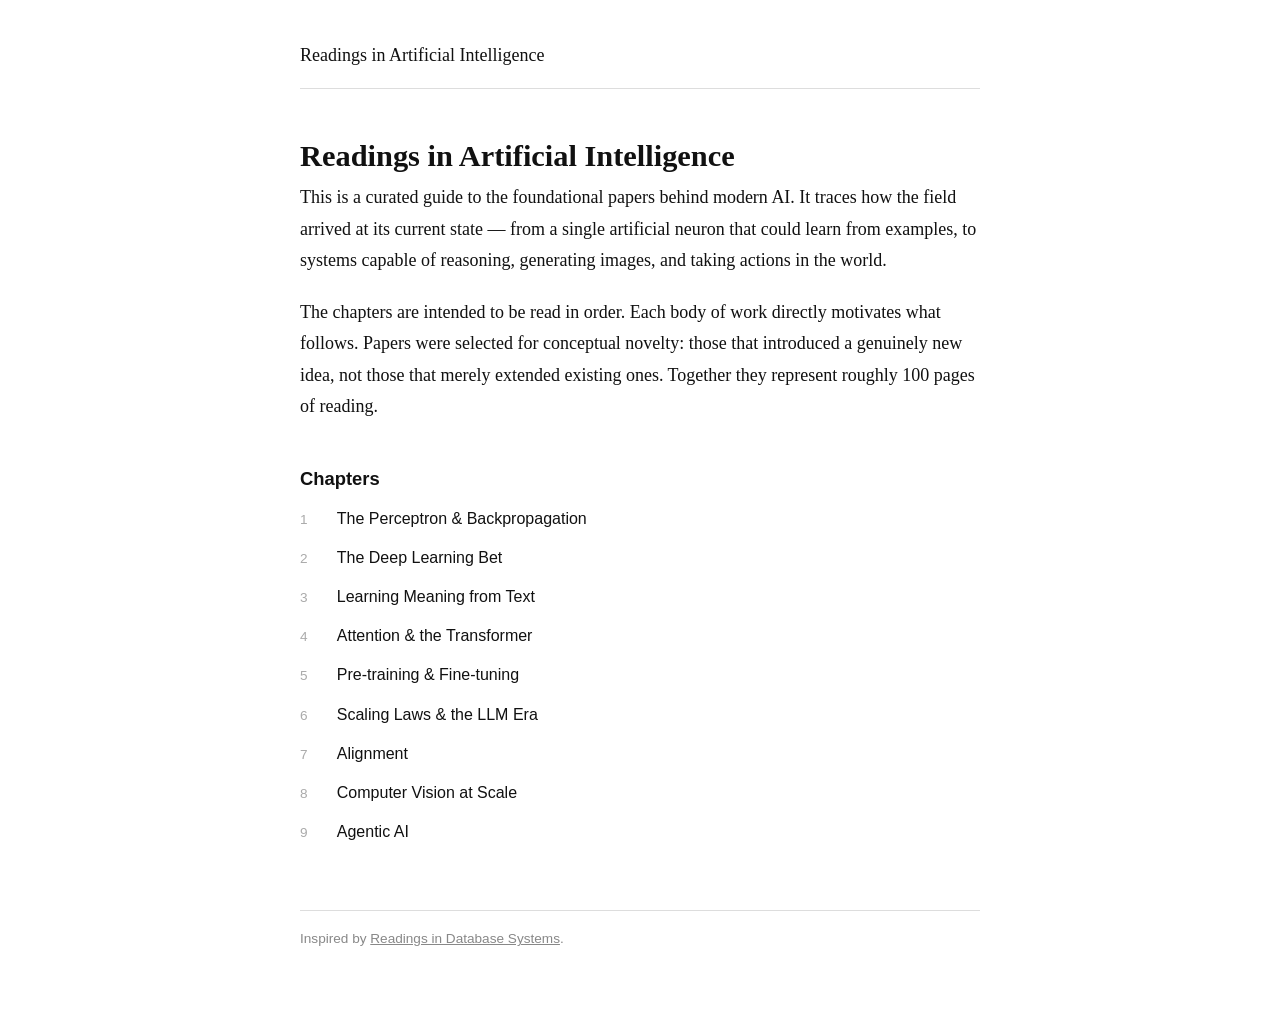
==== index.html @ ef9a3bdb "Add initial site: 9 chapters covering foundational AI papers Plain HTML/CSS, GitHub Pages ready. Cov" ====
<!DOCTYPE html>
<html lang="en">
<head>
    <meta charset="UTF-8">
    <meta name="viewport" content="width=device-width, initial-scale=1.0">
    <meta name="description" content="A curated guide to the foundational papers behind modern AI — neural networks, large language models, computer vision, and agentic systems.">
    <title>Readings in Artificial Intelligence</title>
    <link rel="stylesheet" href="style.css">
</head>
<body>
<div class="container">

    <header>
        <span>Readings in Artificial Intelligence</span>
    </header>

    <h1>Readings in Artificial Intelligence</h1>

    <div class="intro">
        <p>This is a curated guide to the foundational papers behind modern AI. It traces how the field arrived at its current state — from a single artificial neuron that could learn from examples, to systems capable of reasoning, generating images, and taking actions in the world.</p>
        <p>The chapters are intended to be read in order. Each body of work directly motivates what follows. Papers were selected for conceptual novelty: those that introduced a genuinely new idea, not those that merely extended existing ones. Together they represent roughly 100 pages of reading.</p>
    </div>

    <h2>Chapters</h2>
    <ol class="toc">
        <li>
            <span class="toc-number">1</span>
            <a href="chapters/01-perceptron-backprop.html">The Perceptron &amp; Backpropagation</a>
        </li>
        <li>
            <span class="toc-number">2</span>
            <a href="chapters/02-deep-learning.html">The Deep Learning Bet</a>
        </li>
        <li>
            <span class="toc-number">3</span>
            <a href="chapters/03-word-representations.html">Learning Meaning from Text</a>
        </li>
        <li>
            <span class="toc-number">4</span>
            <a href="chapters/04-attention-transformer.html">Attention &amp; the Transformer</a>
        </li>
        <li>
            <span class="toc-number">5</span>
            <a href="chapters/05-pretraining.html">Pre-training &amp; Fine-tuning</a>
        </li>
        <li>
            <span class="toc-number">6</span>
            <a href="chapters/06-scaling-llms.html">Scaling Laws &amp; the LLM Era</a>
        </li>
        <li>
            <span class="toc-number">7</span>
            <a href="chapters/07-alignment.html">Alignment</a>
        </li>
        <li>
            <span class="toc-number">8</span>
            <a href="chapters/08-computer-vision.html">Computer Vision at Scale</a>
        </li>
        <li>
            <span class="toc-number">9</span>
            <a href="chapters/09-agentic-ai.html">Agentic AI</a>
        </li>
    </ol>

    <footer>
        <p>Inspired by <a href="https://www.redbook.io/" rel="noopener noreferrer">Readings in Database Systems</a>.</p>
    </footer>

</div>
</body>
</html>
---- style.css ----
*, *::before, *::after { box-sizing: border-box; margin: 0; padding: 0; }

body {
    font-family: Georgia, 'Times New Roman', serif;
    font-size: 18px;
    line-height: 1.75;
    color: #111;
    background: #fff;
    padding: 2.5rem 1rem;
}

.container {
    max-width: 680px;
    margin: 0 auto;
}

header {
    margin-bottom: 3rem;
    padding-bottom: 1rem;
    border-bottom: 1px solid #ddd;
}

header a {
    text-decoration: none;
    color: #555;
    font-family: -apple-system, BlinkMacSystemFont, 'Segoe UI', sans-serif;
    font-size: 0.9rem;
    letter-spacing: 0.02em;
}

header a:hover { color: #111; }

h1 {
    font-size: 1.9rem;
    line-height: 1.3;
    margin-bottom: 0.4rem;
}

h2 {
    font-family: -apple-system, BlinkMacSystemFont, 'Segoe UI', sans-serif;
    font-size: 1.15rem;
    font-weight: 600;
    margin-top: 2.5rem;
    margin-bottom: 0.6rem;
}

.chapter-number {
    font-family: -apple-system, BlinkMacSystemFont, 'Segoe UI', sans-serif;
    font-size: 0.85rem;
    color: #888;
    margin-bottom: 0.5rem;
    text-transform: uppercase;
    letter-spacing: 0.06em;
}

p { margin-bottom: 1.25rem; }

a { color: #111; }
a:hover { color: #555; }

.intro { margin-bottom: 2.5rem; }

/* Table of contents */
.toc {
    list-style: none;
    margin-top: 0.5rem;
}

.toc li {
    display: flex;
    align-items: baseline;
    gap: 0.8rem;
    margin-bottom: 0.7rem;
    font-family: -apple-system, BlinkMacSystemFont, 'Segoe UI', sans-serif;
    font-size: 1rem;
}

.toc-number {
    color: #aaa;
    min-width: 1.5rem;
    font-size: 0.85rem;
}

.toc a {
    text-decoration: none;
    color: #111;
}

.toc a:hover { text-decoration: underline; }

/* Papers section */
.papers {
    margin-top: 3rem;
    padding-top: 1.5rem;
    border-top: 1px solid #ddd;
}

.papers h2 {
    margin-top: 0;
    font-size: 0.8rem;
    text-transform: uppercase;
    letter-spacing: 0.1em;
    color: #888;
    font-weight: 600;
}

.paper-list {
    list-style: none;
    margin-top: 1.2rem;
}

.paper-list li {
    margin-bottom: 1.4rem;
    padding-left: 1rem;
    border-left: 2px solid #eee;
}

.paper-list .paper-title {
    font-style: italic;
}

.paper-list .paper-meta {
    display: block;
    font-size: 0.88rem;
    color: #666;
    font-family: -apple-system, BlinkMacSystemFont, 'Segoe UI', sans-serif;
    margin-top: 0.15rem;
}

.paper-list a {
    text-decoration: none;
}

.paper-list a:hover { text-decoration: underline; }

/* Chapter navigation */
nav.chapter-nav {
    margin-top: 3.5rem;
    padding-top: 1.5rem;
    border-top: 1px solid #ddd;
    display: flex;
    justify-content: space-between;
    font-family: -apple-system, BlinkMacSystemFont, 'Segoe UI', sans-serif;
    font-size: 0.9rem;
}

nav.chapter-nav a {
    text-decoration: none;
    color: #555;
}

nav.chapter-nav a:hover { color: #111; }
nav.chapter-nav .nav-placeholder { display: block; }

footer {
    margin-top: 4rem;
    padding-top: 1rem;
    border-top: 1px solid #ddd;
    font-size: 0.85rem;
    color: #888;
    font-family: -apple-system, BlinkMacSystemFont, 'Segoe UI', sans-serif;
}

footer a { color: #888; }
footer a:hover { color: #111; }
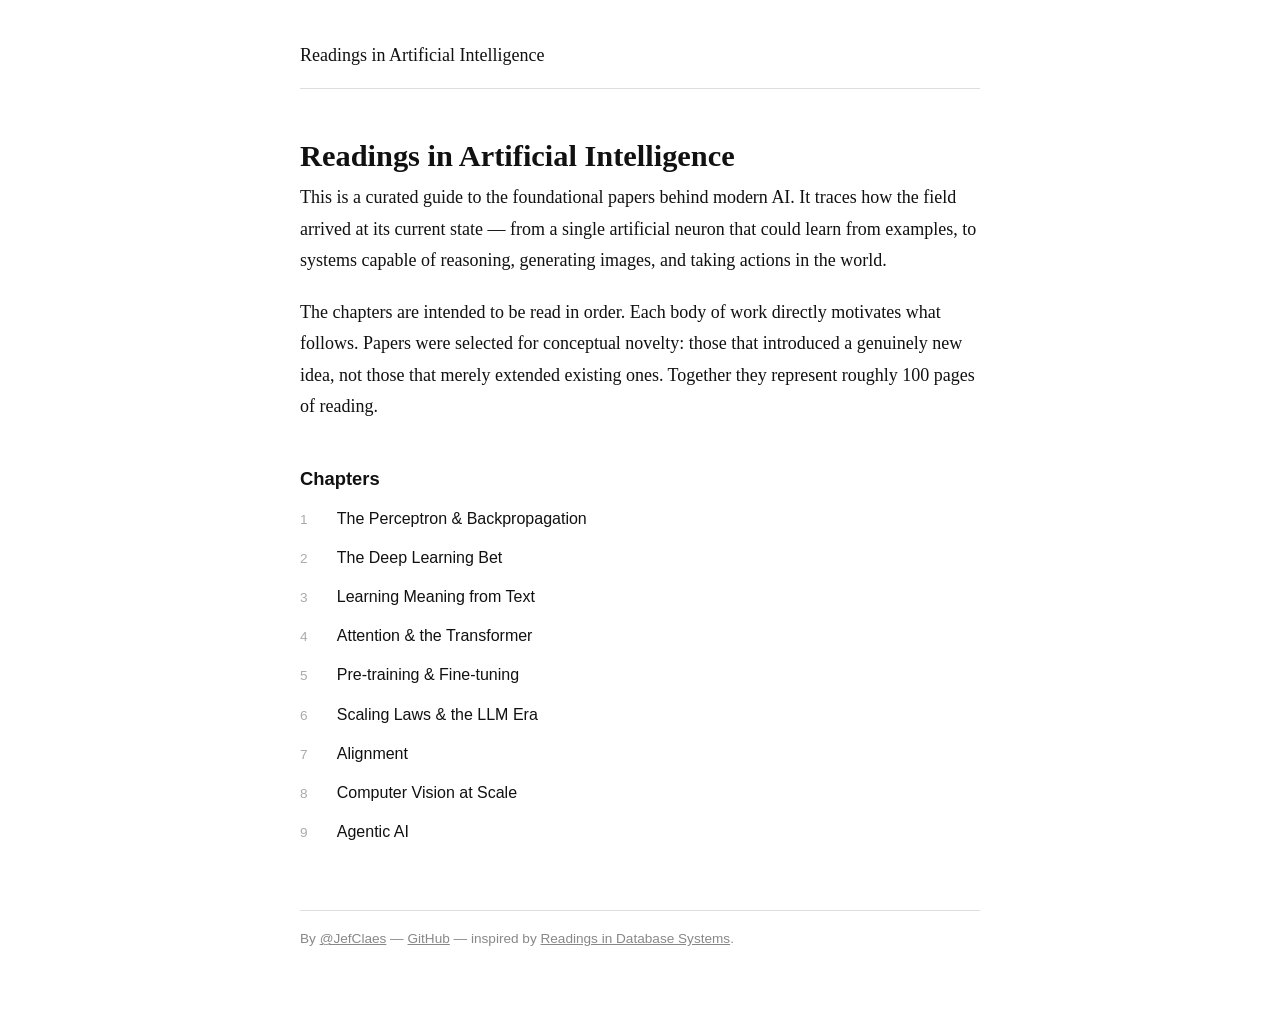
==== commit 3bb77ec9: "Add author and repo links to footer Co-Authored-By: Claude Sonnet 4.6 <noreply@anthropic.com>" ====
--- a/index.html
+++ b/index.html
@@ -62,7 +62,11 @@
     </ol>
 
     <footer>
-        <p>Inspired by <a href="https://www.redbook.io/" rel="noopener noreferrer">Readings in Database Systems</a>.</p>
+        <p>
+            By <a href="https://x.com/JefClaes" rel="noopener noreferrer">@JefClaes</a> —
+            <a href="https://github.com/JefClaes/readings-in-ai" rel="noopener noreferrer">GitHub</a> —
+            inspired by <a href="https://www.redbook.io/" rel="noopener noreferrer">Readings in Database Systems</a>.
+        </p>
     </footer>
 
 </div>
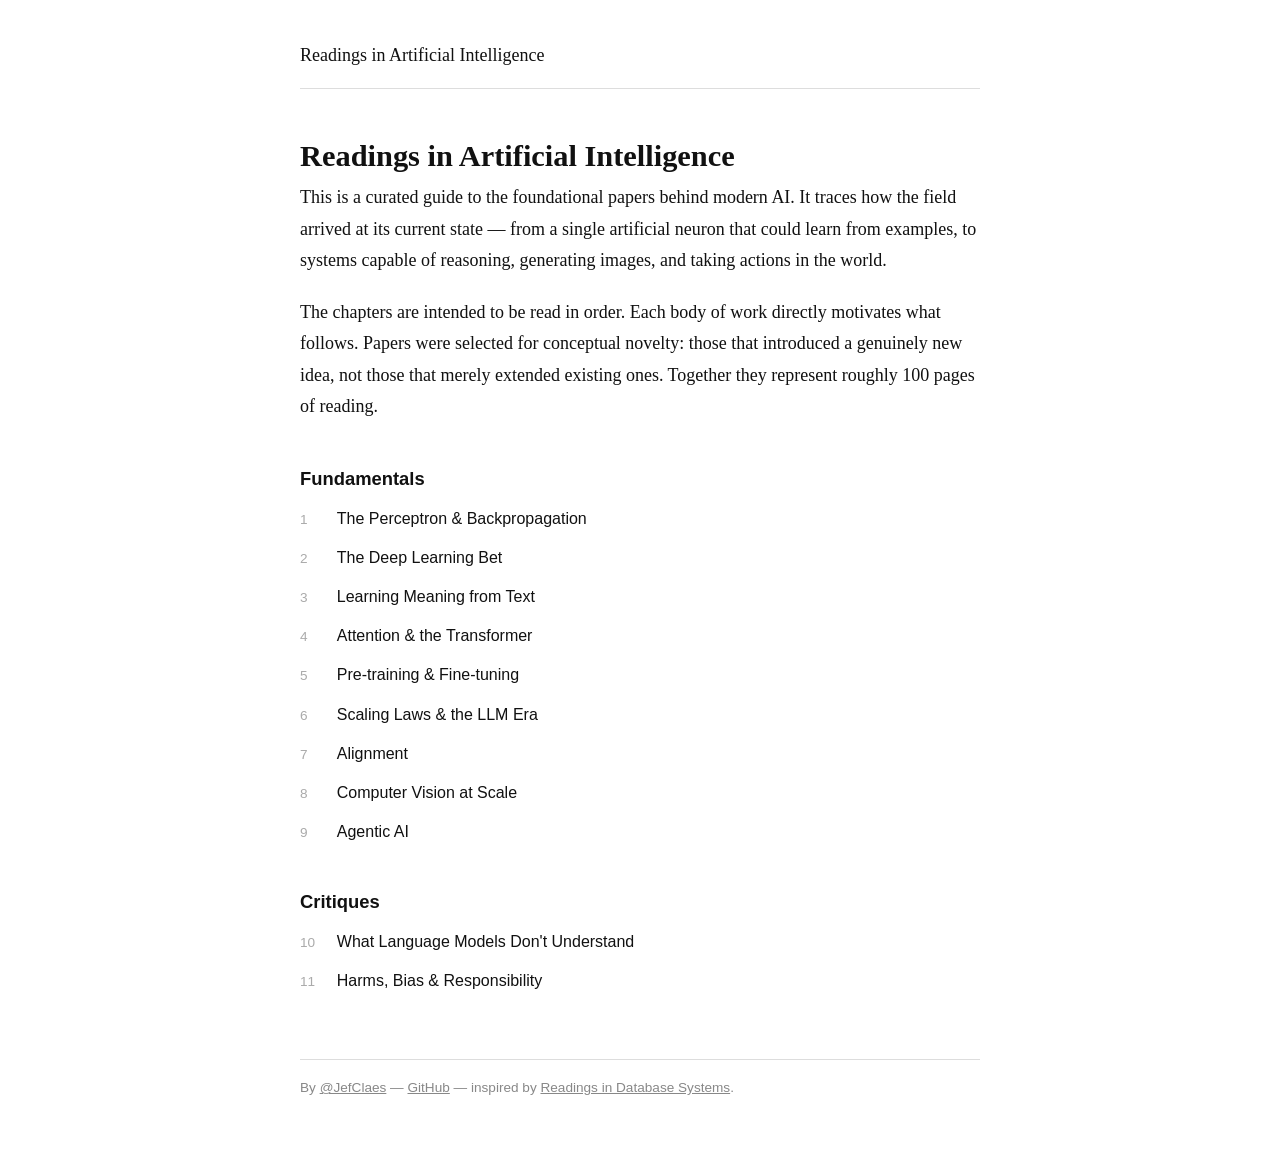
==== commit 55123087: "Add Critiques section with two new chapters Reorganizes the index into Fundamentals (1-9) and Critiq" ====
--- a/index.html
+++ b/index.html
@@ -21,7 +21,7 @@
         <p>The chapters are intended to be read in order. Each body of work directly motivates what follows. Papers were selected for conceptual novelty: those that introduced a genuinely new idea, not those that merely extended existing ones. Together they represent roughly 100 pages of reading.</p>
     </div>
 
-    <h2>Chapters</h2>
+    <h2>Fundamentals</h2>
     <ol class="toc">
         <li>
             <span class="toc-number">1</span>
@@ -61,6 +61,18 @@
         </li>
     </ol>
 
+    <h2>Critiques</h2>
+    <ol class="toc" start="10">
+        <li>
+            <span class="toc-number">10</span>
+            <a href="chapters/10-limits-of-understanding.html">What Language Models Don't Understand</a>
+        </li>
+        <li>
+            <span class="toc-number">11</span>
+            <a href="chapters/11-harms-and-responsibility.html">Harms, Bias &amp; Responsibility</a>
+        </li>
+    </ol>
+
     <footer>
         <p>
             By <a href="https://x.com/JefClaes" rel="noopener noreferrer">@JefClaes</a> —
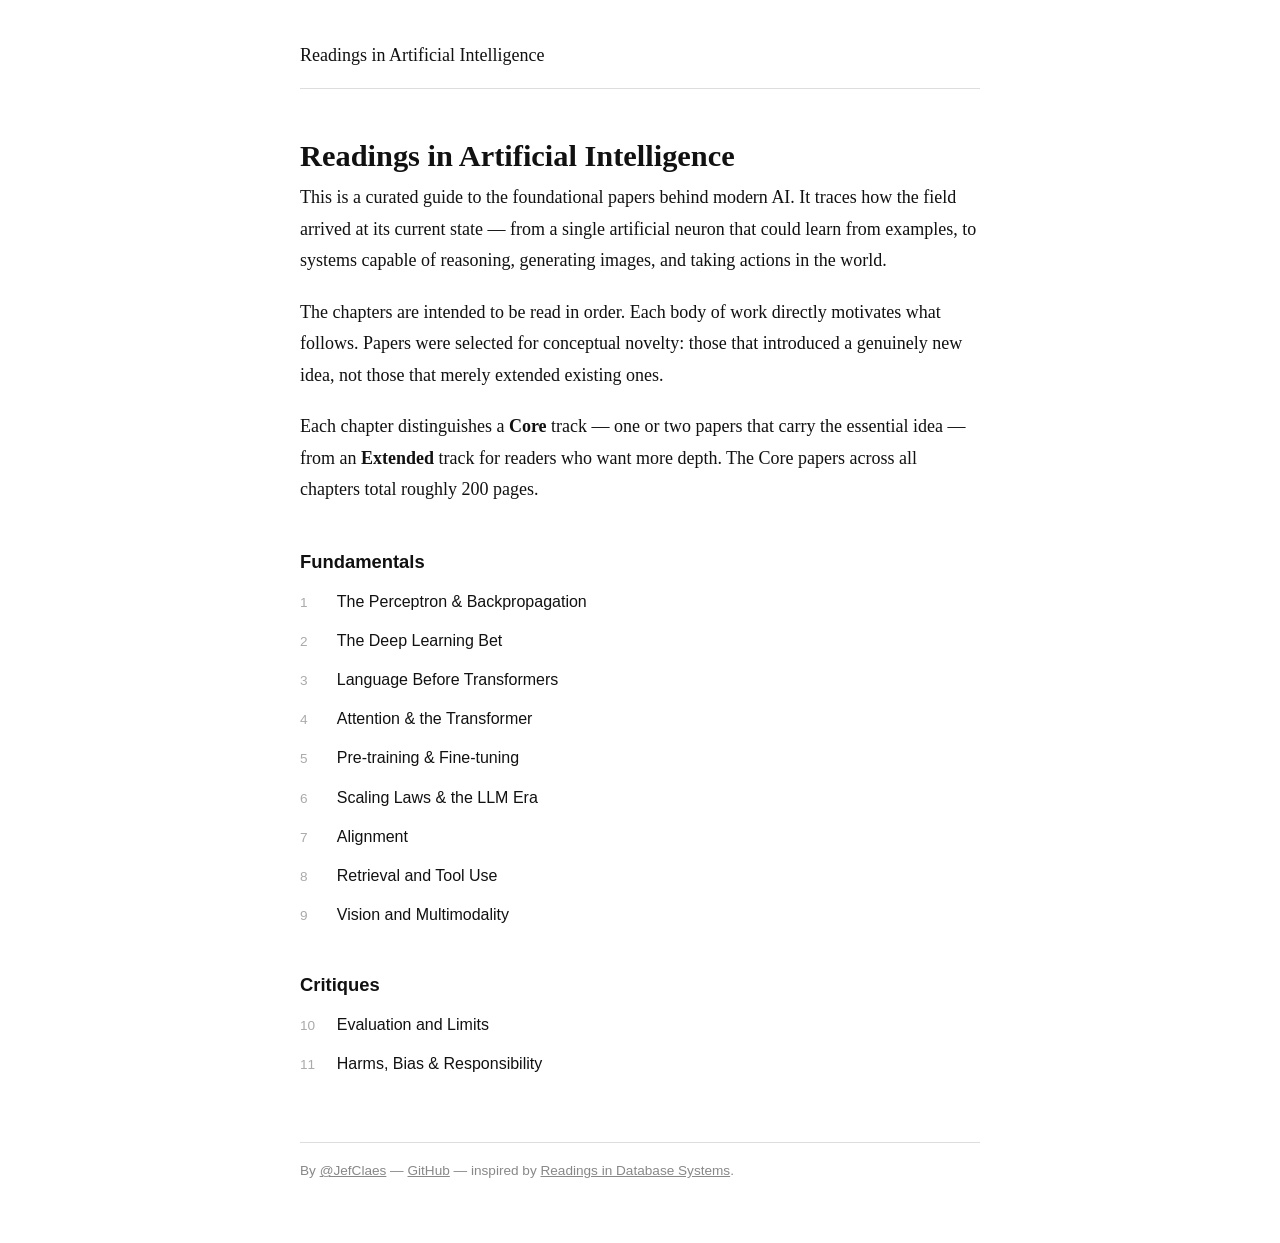
==== commit e172dceb: "Restructure reading list with Core/Extended tracks Introduce a two-tier paper structure across all 1" ====
--- a/index.html
+++ b/index.html
@@ -18,7 +18,8 @@
 
     <div class="intro">
         <p>This is a curated guide to the foundational papers behind modern AI. It traces how the field arrived at its current state — from a single artificial neuron that could learn from examples, to systems capable of reasoning, generating images, and taking actions in the world.</p>
-        <p>The chapters are intended to be read in order. Each body of work directly motivates what follows. Papers were selected for conceptual novelty: those that introduced a genuinely new idea, not those that merely extended existing ones. Together they represent roughly 100 pages of reading.</p>
+        <p>The chapters are intended to be read in order. Each body of work directly motivates what follows. Papers were selected for conceptual novelty: those that introduced a genuinely new idea, not those that merely extended existing ones.</p>
+        <p>Each chapter distinguishes a <strong>Core</strong> track — one or two papers that carry the essential idea — from an <strong>Extended</strong> track for readers who want more depth. The Core papers across all chapters total roughly 200 pages.</p>
     </div>
 
     <h2>Fundamentals</h2>
@@ -33,7 +34,7 @@
         </li>
         <li>
             <span class="toc-number">3</span>
-            <a href="chapters/03-word-representations.html">Learning Meaning from Text</a>
+            <a href="chapters/03-word-representations.html">Language Before Transformers</a>
         </li>
         <li>
             <span class="toc-number">4</span>
@@ -53,11 +54,11 @@
         </li>
         <li>
             <span class="toc-number">8</span>
-            <a href="chapters/08-computer-vision.html">Computer Vision at Scale</a>
+            <a href="chapters/08-computer-vision.html">Retrieval and Tool Use</a>
         </li>
         <li>
             <span class="toc-number">9</span>
-            <a href="chapters/09-agentic-ai.html">Agentic AI</a>
+            <a href="chapters/09-agentic-ai.html">Vision and Multimodality</a>
         </li>
     </ol>
 
@@ -65,7 +66,7 @@
     <ol class="toc" start="10">
         <li>
             <span class="toc-number">10</span>
-            <a href="chapters/10-limits-of-understanding.html">What Language Models Don't Understand</a>
+            <a href="chapters/10-limits-of-understanding.html">Evaluation and Limits</a>
         </li>
         <li>
             <span class="toc-number">11</span>
--- a/style.css
+++ b/style.css
@@ -104,6 +104,21 @@
     font-weight: 600;
 }
 
+.papers h3 {
+    font-family: -apple-system, BlinkMacSystemFont, 'Segoe UI', sans-serif;
+    font-size: 0.72rem;
+    text-transform: uppercase;
+    letter-spacing: 0.08em;
+    color: #bbb;
+    font-weight: 600;
+    margin-top: 1.75rem;
+    margin-bottom: 0;
+}
+
+.papers h3:first-of-type {
+    margin-top: 0.5rem;
+}
+
 .paper-list {
     list-style: none;
     margin-top: 1.2rem;
